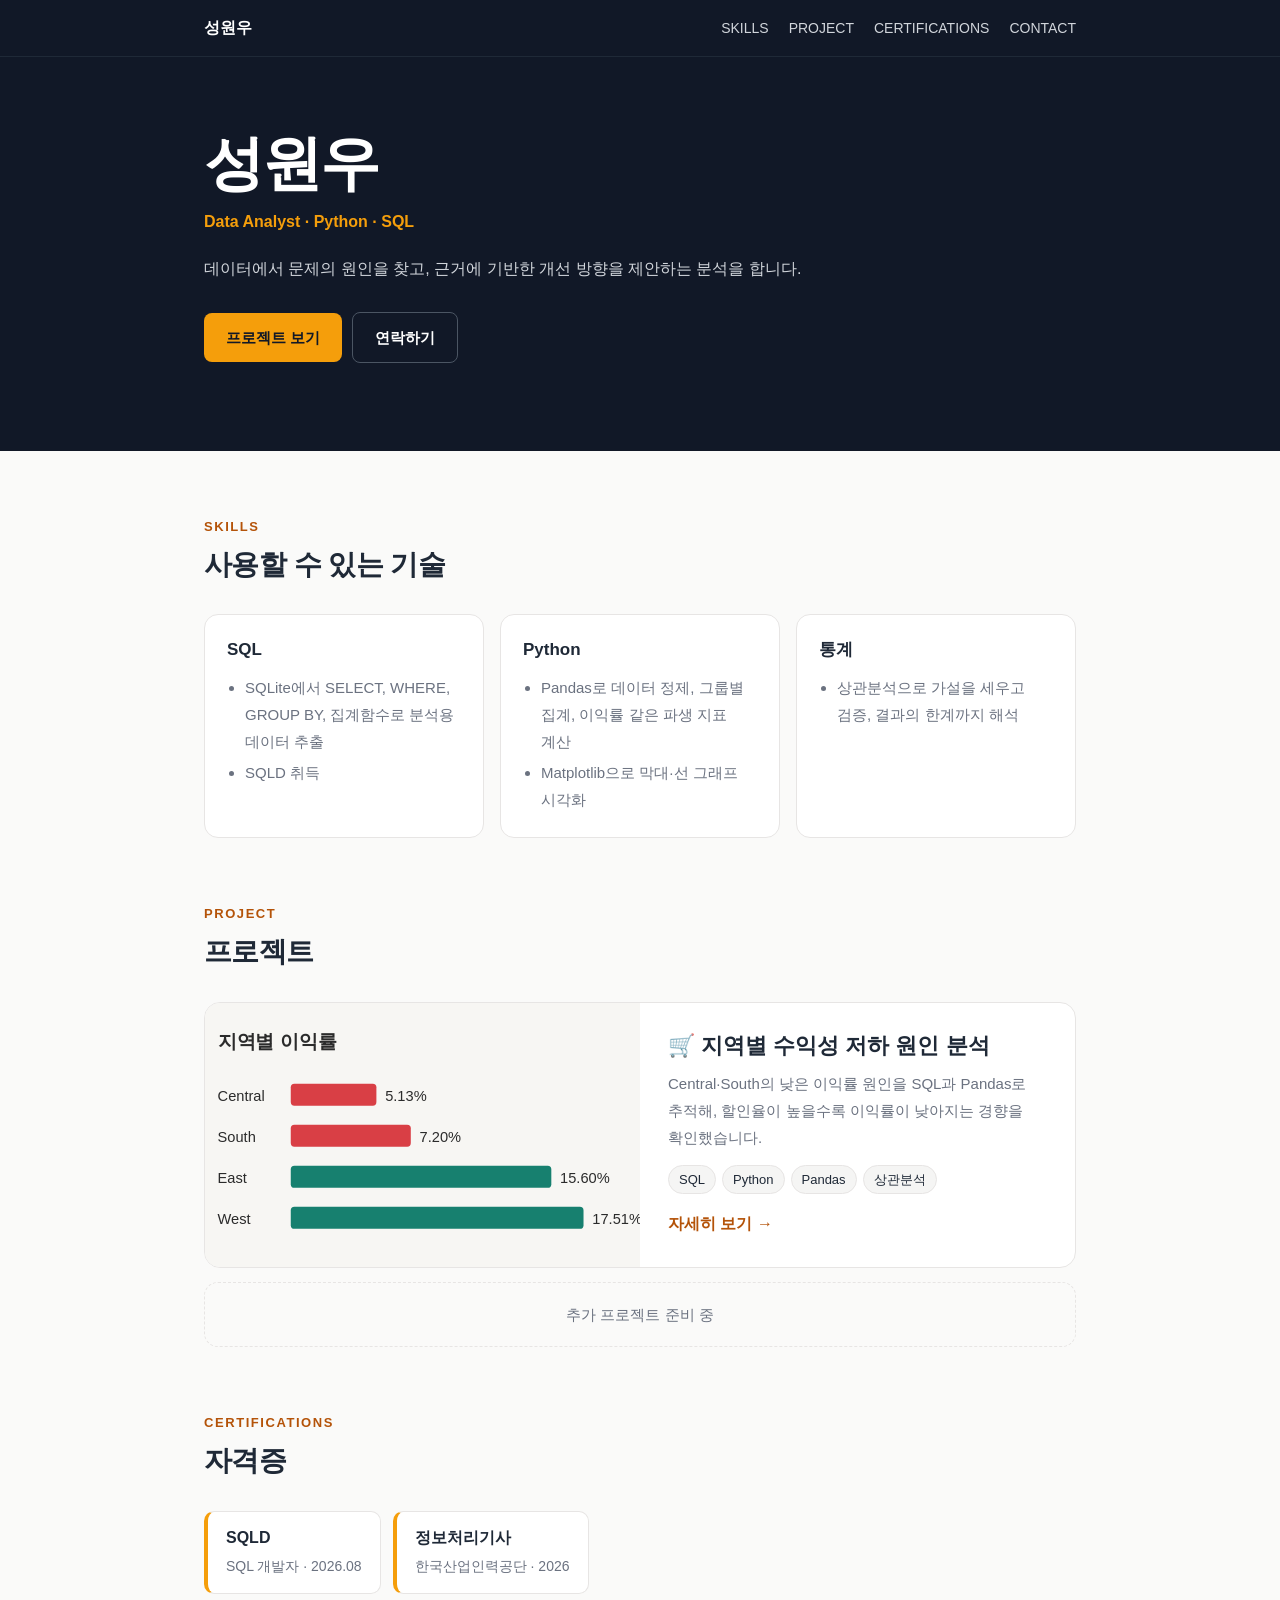
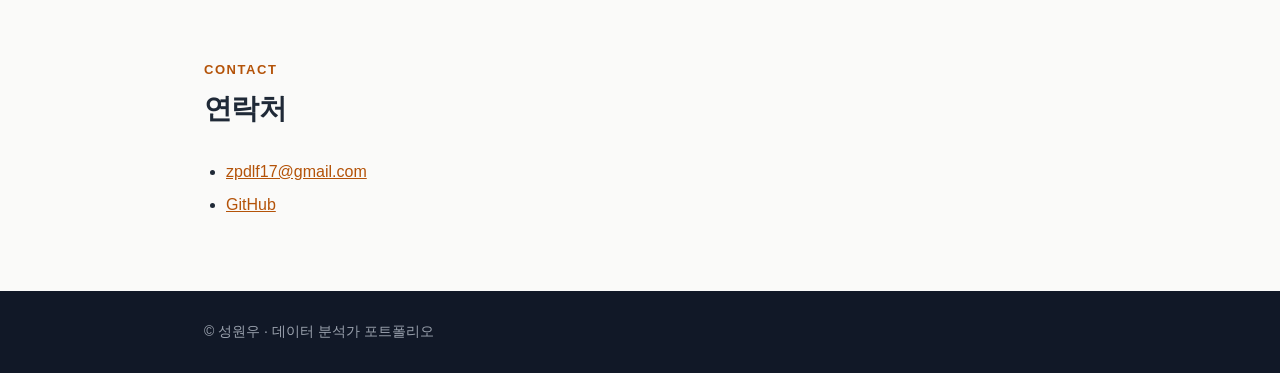
==== index.html @ 6f7aa9f2 "Add files via upload" ====
<!DOCTYPE html>
<html lang="ko">
<head>
<meta charset="utf-8">
<meta name="viewport" content="width=device-width,initial-scale=1">
<title>성원우 | 데이터 분석가 포트폴리오</title>
<meta name="description" content="SQL, Python, Pandas 기반 데이터 분석 프로젝트를 소개하는 성원우의 포트폴리오입니다.">
<link rel="stylesheet" href="assets/style.css">
</head>
<body>

<nav class="nav"><div class="wrap">
  <a class="brand" href="#top">성원우</a>
  <div><a href="#skills">SKILLS</a><a href="#project">PROJECT</a><a href="#certifications">CERTIFICATIONS</a><a href="#contact">CONTACT</a></div>
</div></nav>

<header class="hero" id="top"><div class="wrap">
  <h1>성원우</h1>
  <p class="role">Data Analyst · Python · SQL</p>
  <p>데이터에서 문제의 원인을 찾고, 근거에 기반한 개선 방향을 제안하는 분석을 합니다.</p>
  <a class="btn p" href="#project">프로젝트 보기</a><a class="btn s" href="#contact">연락하기</a>
</div></header>

<main class="wrap">

  <section id="skills">
    <p class="eyebrow">SKILLS</p><h2>사용할 수 있는 기술</h2>
    <div class="grid3">
      <div class="box"><h3>SQL</h3><ul><li>SQLite에서 SELECT, WHERE, GROUP BY, 집계함수로 분석용 데이터 추출</li><li>SQLD 취득</li></ul></div>
      <div class="box"><h3>Python</h3><ul><li>Pandas로 데이터 정제, 그룹별 집계, 이익률 같은 파생 지표 계산</li><li>Matplotlib으로 막대·선 그래프 시각화</li></ul></div>
      <div class="box"><h3>통계</h3><ul><li>상관분석으로 가설을 세우고 검증, 결과의 한계까지 해석</li></ul></div>
    </div>
  </section>

  <section id="project">
    <p class="eyebrow">PROJECT</p><h2>프로젝트</h2>
    <a class="feature" href="projects/superstore/index.html">
      <img src="assets/superstore-thumb.svg" alt="지역별 이익률 막대 차트">
      <div class="txt">
        <h3>🛒 지역별 수익성 저하 원인 분석</h3>
        <p>Central·South의 낮은 이익률 원인을 SQL과 Pandas로 추적해, 할인율이 높을수록 이익률이 낮아지는 경향을 확인했습니다.</p>
        <div class="tags"><span class="tag">SQL</span><span class="tag">Python</span><span class="tag">Pandas</span><span class="tag">상관분석</span></div>
        <span class="more">자세히 보기 →</span>
      </div>
    </a>
    <div class="soon">추가 프로젝트 준비 중</div>
  </section>

  <section id="certifications">
    <p class="eyebrow">CERTIFICATIONS</p><h2>자격증</h2>
    <div class="certs">
      <div class="cert"><b>SQLD</b><span>SQL 개발자 · 2026.08</span></div>
      <div class="cert"><b>정보처리기사</b><span>한국산업인력공단 · 2026</span></div>
    </div>
  </section>

  <section id="contact">
    <p class="eyebrow">CONTACT</p><h2>연락처</h2>
    <ul>
      <li><a href="mailto:zpdlf17@gmail.com">zpdlf17@gmail.com</a></li>
      <li><a href="https://github.com/SWONWOO" target="_blank" rel="noopener">GitHub</a></li>
    </ul>
  </section>

</main>
<footer><div class="wrap">© 성원우 · 데이터 분석가 포트폴리오</div></footer>
</body>
</html>
---- assets/style.css ----
:root{--navy:#111827;--ink:#1f2937;--muted:#6b7280;--line:#e7e5e4;--bg:#fafaf9;--soft:#f5f5f4;--accent:#f59e0b;--accent-ink:#b45309;--red:#dc2626}
*{box-sizing:border-box}
html{scroll-behavior:smooth}
body{margin:0;background:var(--bg);color:var(--ink);font:16px/1.8 Pretendard,"Apple SD Gothic Neo","Malgun Gothic",sans-serif;word-break:keep-all}
a{color:var(--accent-ink)}
.wrap{max-width:920px;margin:0 auto;padding:0 24px}
.nav{position:sticky;top:0;z-index:5;background:var(--navy);border-bottom:1px solid #1f2937}
.nav .wrap{display:flex;justify-content:space-between;align-items:center;height:56px}
.nav a{color:#d1d5db;text-decoration:none;font-size:14px;margin-left:20px}
.nav a:hover{color:#fff}
.nav a.brand{color:#fff;font-weight:700;font-size:16px;margin:0}
.hero{background:var(--navy);color:#fff;padding:72px 0 80px}
.hero h1{margin:0;font-size:clamp(36px,7vw,60px);line-height:1.15;letter-spacing:-.03em}
.hero .role{margin:10px 0 18px;color:var(--accent);font-weight:600}
.hero p{max-width:600px;margin:0 0 28px;color:#d1d5db}
.btn{display:inline-block;padding:11px 22px;border-radius:8px;font-weight:600;text-decoration:none;font-size:15px;margin:0 10px 8px 0}
.btn.p{background:var(--accent);color:#111827}
.btn.s{border:1.5px solid #4b5563;color:#fff}
section{padding:64px 0 0}
.eyebrow{margin:0;color:var(--accent-ink);font-size:13px;font-weight:700;letter-spacing:.12em}
h2{margin:2px 0 24px;font-size:28px;letter-spacing:-.02em}
h3{margin:28px 0 8px;font-size:18px}
ul{padding-left:22px}li{margin:4px 0}
.grid3{display:grid;grid-template-columns:repeat(auto-fit,minmax(240px,1fr));gap:16px}
.box{background:#fff;border:1px solid var(--line);border-radius:14px;padding:20px 22px}
.box h3{margin:0 0 8px;font-size:17px}
.box ul{margin:0;padding-left:18px;color:var(--muted);font-size:15px}
.feature{display:grid;grid-template-columns:1fr 1fr;background:#fff;border:1px solid var(--line);border-radius:16px;overflow:hidden;color:inherit;text-decoration:none;transition:box-shadow .2s}
.feature:hover{box-shadow:0 10px 30px rgba(17,24,39,.12)}
.feature img{width:100%;height:100%;min-height:240px;object-fit:cover;display:block}
.feature .txt{padding:28px}
.feature h3{margin:0 0 8px;font-size:22px;line-height:1.4}
.feature p{margin:0 0 14px;color:var(--muted);font-size:15px}
.more{font-weight:700;color:var(--accent-ink)}
.soon{margin-top:14px;padding:18px;border:1.5px dashed var(--line);border-radius:14px;color:var(--muted);text-align:center;font-size:15px}
.tags{display:flex;flex-wrap:wrap;gap:6px;margin:0 0 16px}
.tag{padding:2px 10px;border-radius:999px;background:var(--soft);border:1px solid var(--line);font-size:13px;color:var(--ink)}
.certs{display:flex;flex-wrap:wrap;gap:12px}
.cert{background:#fff;border:1px solid var(--line);border-left:4px solid var(--accent);border-radius:10px;padding:12px 18px}
.cert b{display:block}.cert span{color:var(--muted);font-size:14px}
footer{margin-top:72px;padding:28px 0;background:var(--navy);color:#9ca3af;font-size:14px}
footer a{color:#fff}
@media(max-width:680px){.feature{grid-template-columns:1fr}.nav a{margin-left:12px}}
.dhead{background:var(--navy);color:#fff;padding:36px 0 44px}
.back{display:inline-block;margin-bottom:18px;color:#9ca3af;text-decoration:none;font-size:14px}
.dhead h1{margin:0 0 12px;font-size:clamp(26px,5vw,38px);line-height:1.3;letter-spacing:-.02em}
.dhead .tags{margin:0}
.dhead .tag{background:#1f2937;border-color:#374151;color:#e5e7eb}
.kpis{display:grid;grid-template-columns:repeat(auto-fit,minmax(150px,1fr));gap:12px;margin-top:22px}
.kpi{background:#1f2937;border-radius:12px;padding:14px 16px}
.kpi b{display:block;font-size:26px;color:var(--accent);line-height:1.3}
.kpi span{font-size:13px;color:#9ca3af}
.page{padding-bottom:24px}
.page h2{margin:48px 0 14px;padding-bottom:8px;border-bottom:2px solid var(--accent);font-size:22px}
.callout{background:#fff;border:1px solid var(--line);border-left:5px solid var(--accent);border-radius:10px;padding:18px 22px;margin:28px 0 0}
.callout b{display:block;margin-bottom:4px}
figure{margin:18px 0}figure img{display:block;max-width:100%;border:1px solid var(--line);border-radius:10px;background:#fff}
figcaption,.note{color:var(--muted);font-size:14px}
table{width:100%;border-collapse:collapse;margin:12px 0;font-size:15px;background:#fff}
th,td{padding:9px 12px;border-bottom:1px solid var(--line);text-align:left}
th{background:var(--soft);font-weight:600}
.n{text-align:right;font-variant-numeric:tabular-nums}
.neg{color:var(--red);font-weight:600}
.kpt{display:grid;grid-template-columns:repeat(auto-fit,minmax(240px,1fr));gap:14px}
.kpt>div{background:#fff;border:1px solid var(--line);border-top:4px solid var(--accent);border-radius:10px;padding:2px 18px 12px}
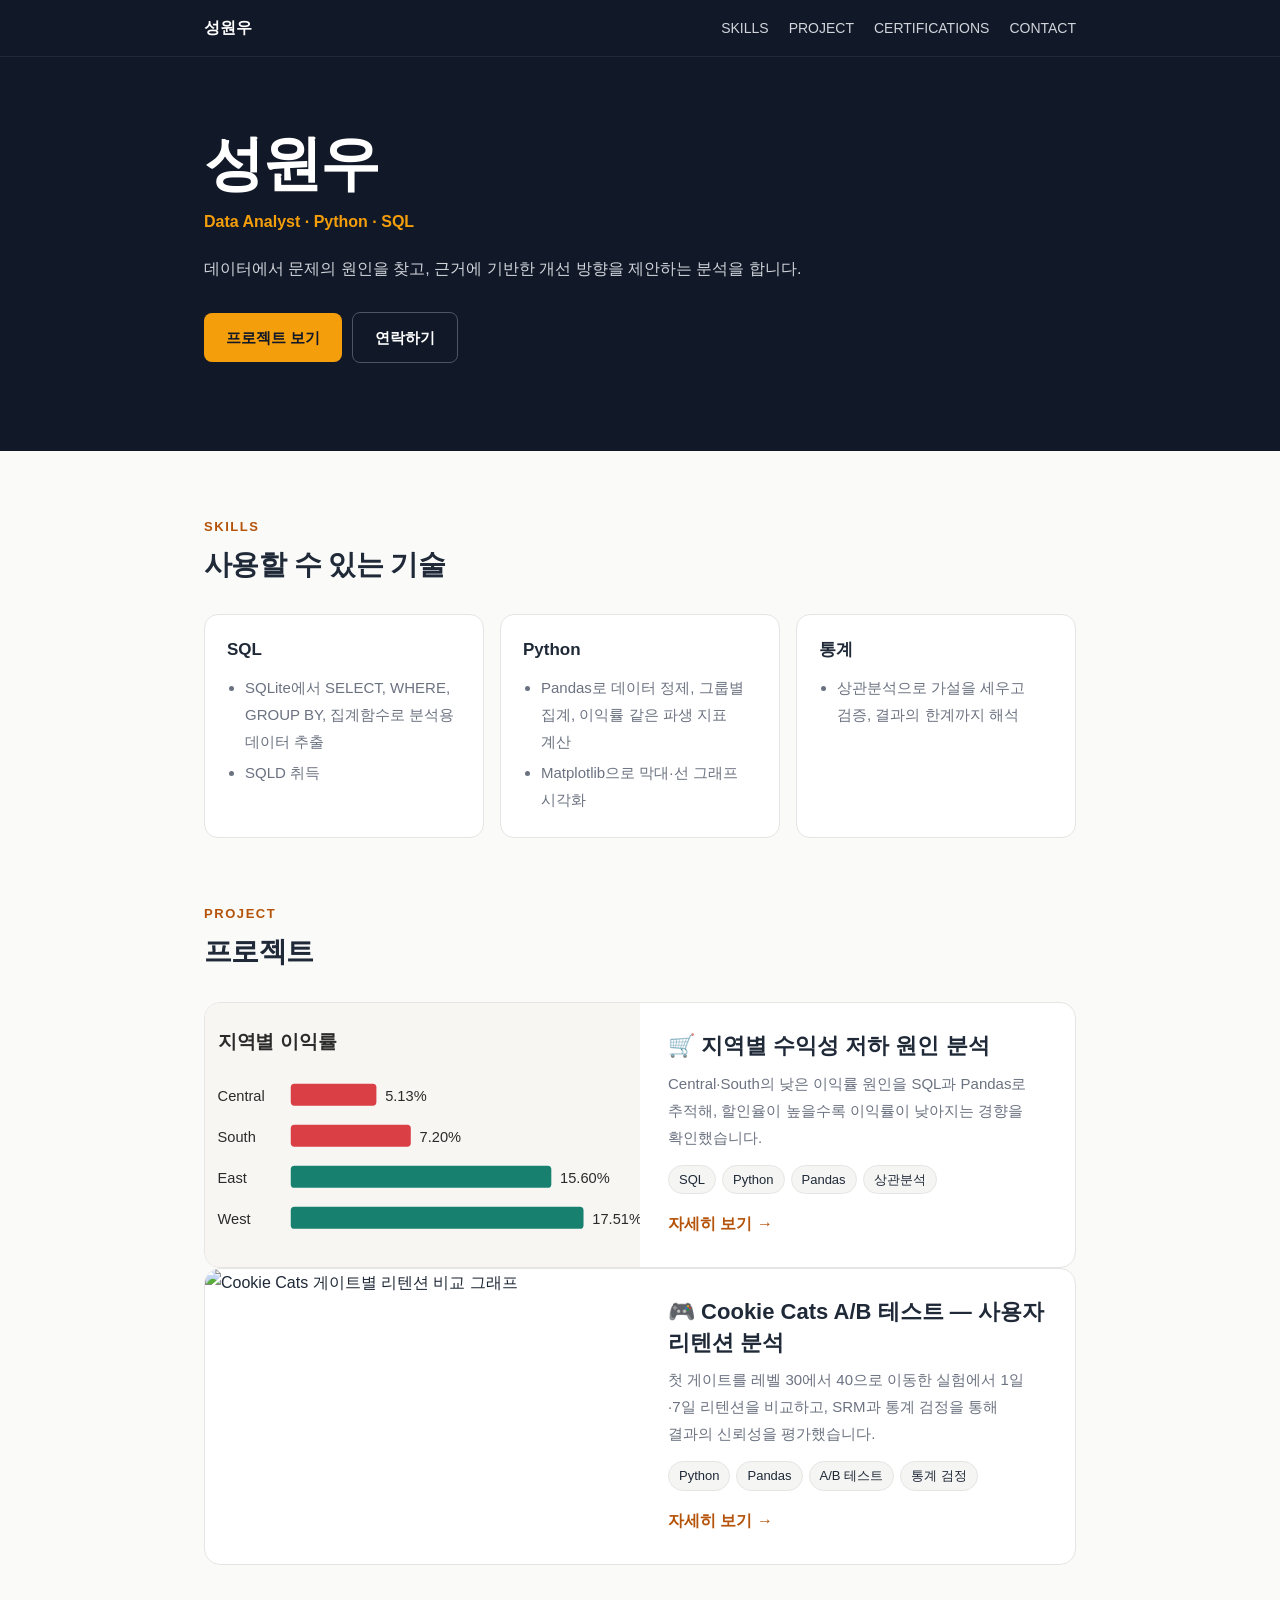
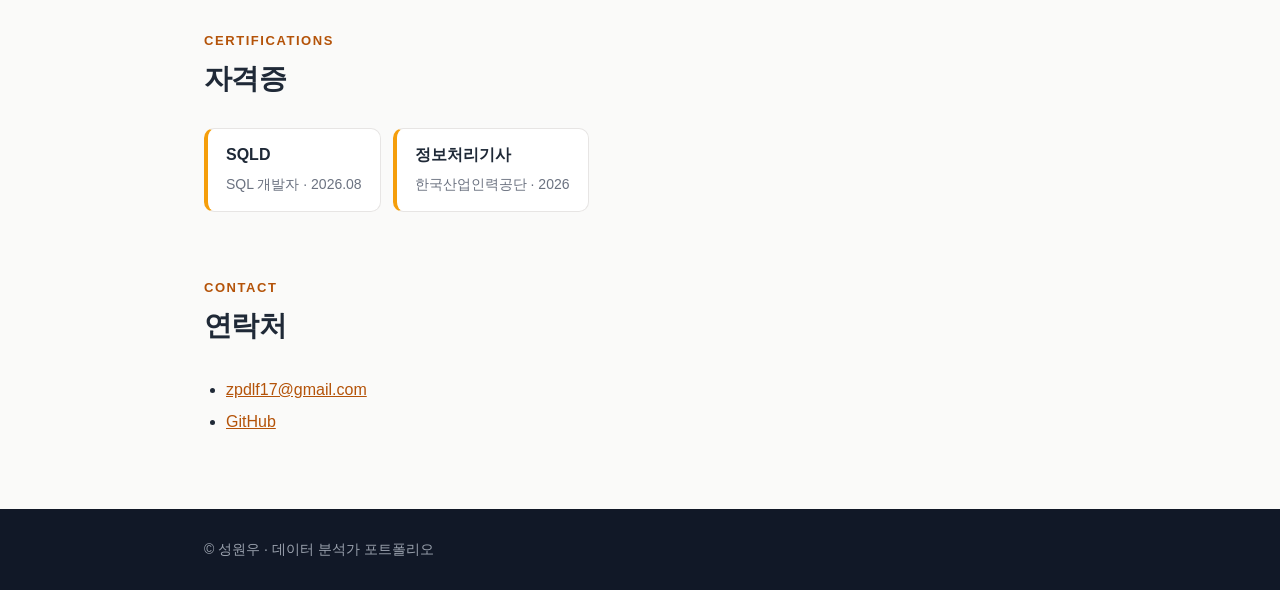
==== commit 98373ad1: "feat: Add Cookie Cats project to portfolio homepage" ====
--- a/index.html
+++ b/index.html
@@ -43,7 +43,15 @@
         <span class="more">자세히 보기 →</span>
       </div>
     </a>
-    <div class="soon">추가 프로젝트 준비 중</div>
+        <a class="feature" href="projects/cookie-cats/index.html">
+      <img src="https://raw.githubusercontent.com/SWONWOO/Cookie_cats_AB_testing/main/images/retention_comparison.png" alt="Cookie Cats 게이트별 리텐션 비교 그래프">
+      <div class="txt">
+        <h3>🎮 Cookie Cats A/B 테스트 — 사용자 리텐션 분석</h3>
+        <p>첫 게이트를 레벨 30에서 40으로 이동한 실험에서 1일·7일 리텐션을 비교하고, SRM과 통계 검정을 통해 결과의 신뢰성을 평가했습니다.</p>
+        <div class="tags"><span class="tag">Python</span><span class="tag">Pandas</span><span class="tag">A/B 테스트</span><span class="tag">통계 검정</span></div>
+        <span class="more">자세히 보기 →</span>
+      </div>
+    </a>
   </section>
 
   <section id="certifications">
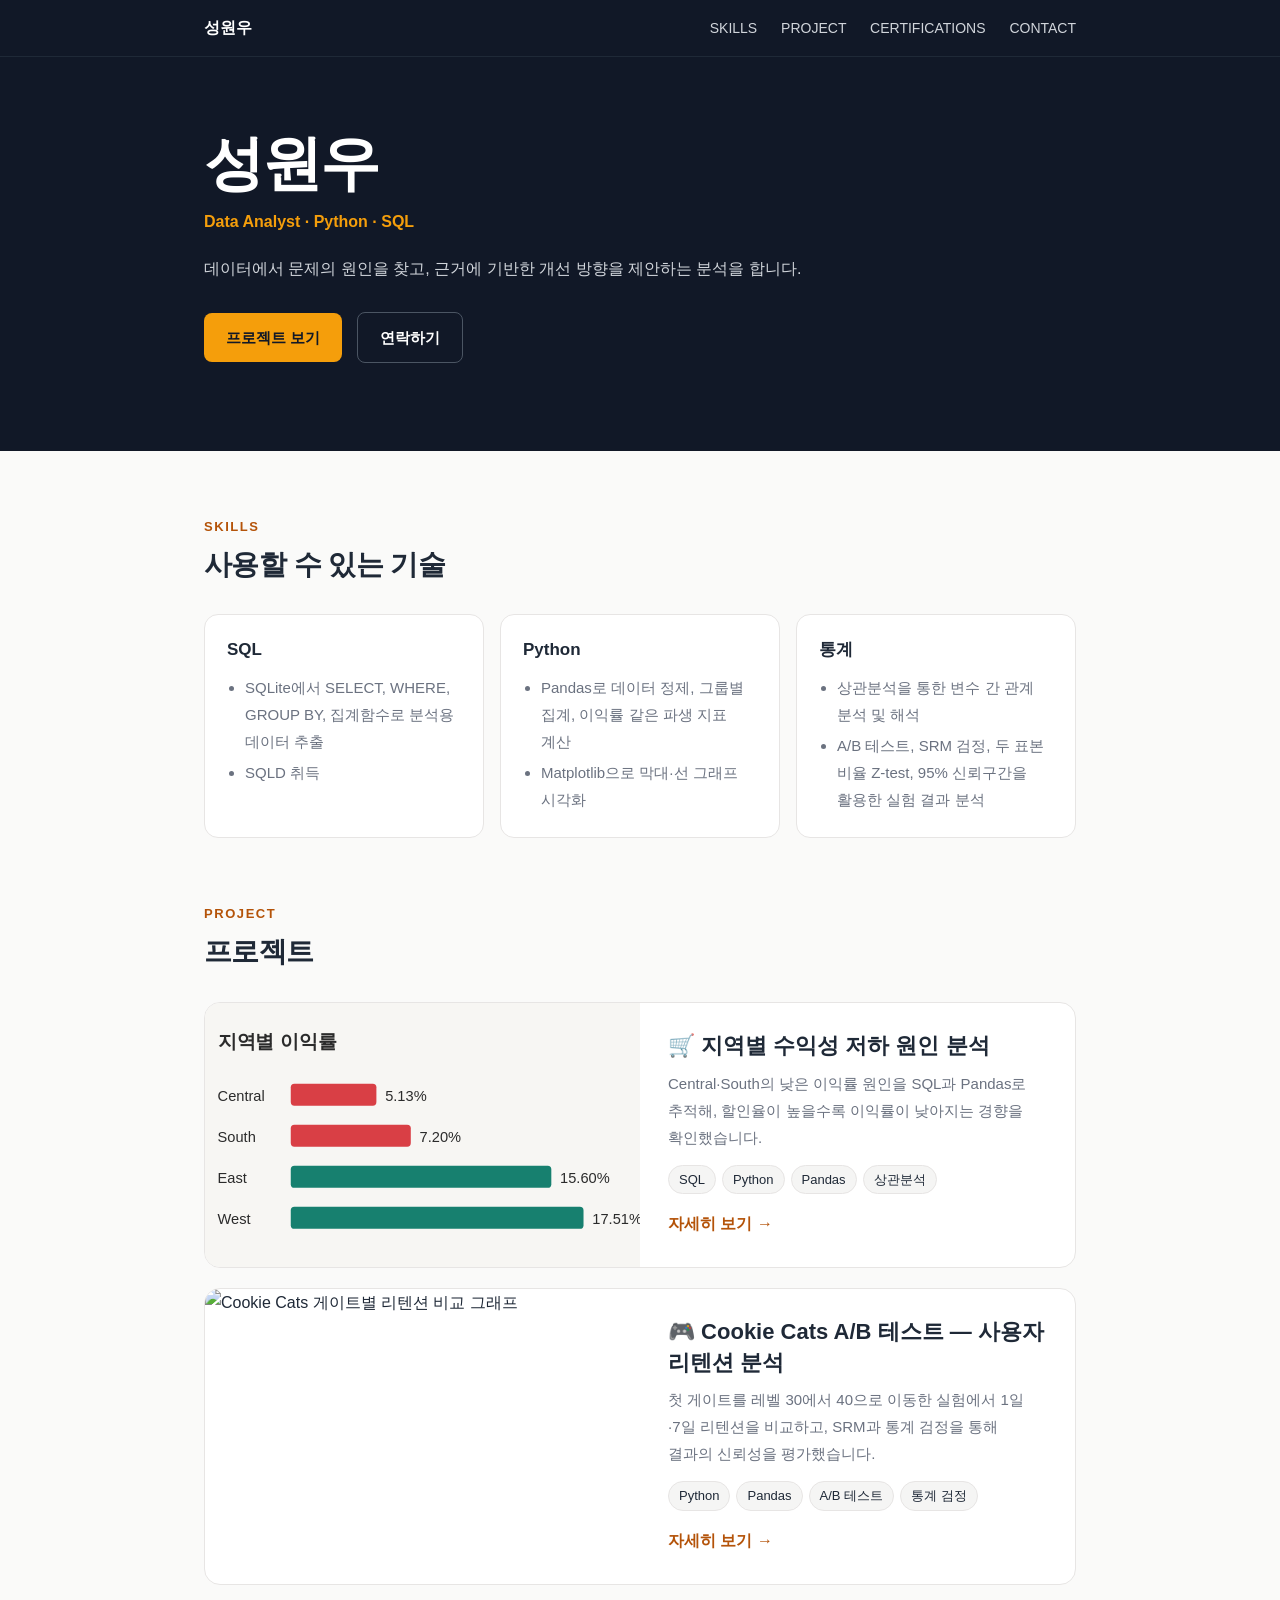
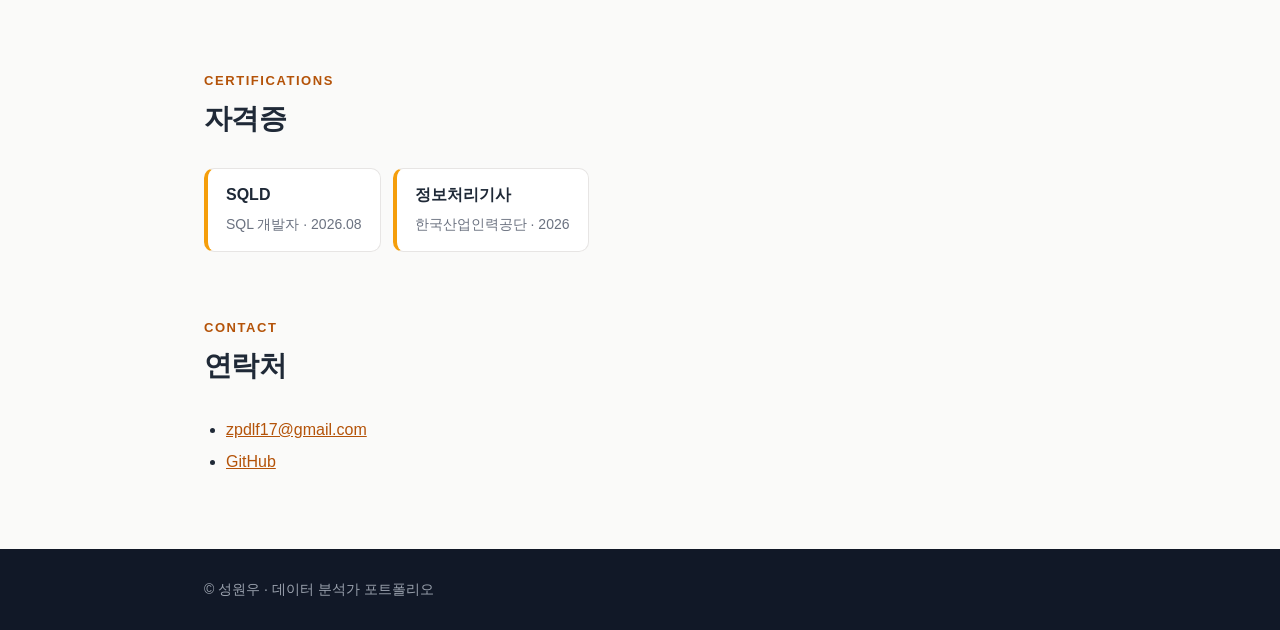
==== commit 693724bc: "refactor: Format homepage HTML and expand statistics skills" ====
--- a/index.html
+++ b/index.html
@@ -1,76 +1,220 @@
 <!DOCTYPE html>
 <html lang="ko">
-<head>
-<meta charset="utf-8">
-<meta name="viewport" content="width=device-width,initial-scale=1">
-<title>성원우 | 데이터 분석가 포트폴리오</title>
-<meta name="description" content="SQL, Python, Pandas 기반 데이터 분석 프로젝트를 소개하는 성원우의 포트폴리오입니다.">
-<link rel="stylesheet" href="assets/style.css">
-</head>
-<body>
-
-<nav class="nav"><div class="wrap">
-  <a class="brand" href="#top">성원우</a>
-  <div><a href="#skills">SKILLS</a><a href="#project">PROJECT</a><a href="#certifications">CERTIFICATIONS</a><a href="#contact">CONTACT</a></div>
-</div></nav>
-
-<header class="hero" id="top"><div class="wrap">
-  <h1>성원우</h1>
-  <p class="role">Data Analyst · Python · SQL</p>
-  <p>데이터에서 문제의 원인을 찾고, 근거에 기반한 개선 방향을 제안하는 분석을 합니다.</p>
-  <a class="btn p" href="#project">프로젝트 보기</a><a class="btn s" href="#contact">연락하기</a>
-</div></header>
-
-<main class="wrap">
-
-  <section id="skills">
-    <p class="eyebrow">SKILLS</p><h2>사용할 수 있는 기술</h2>
-    <div class="grid3">
-      <div class="box"><h3>SQL</h3><ul><li>SQLite에서 SELECT, WHERE, GROUP BY, 집계함수로 분석용 데이터 추출</li><li>SQLD 취득</li></ul></div>
-      <div class="box"><h3>Python</h3><ul><li>Pandas로 데이터 정제, 그룹별 집계, 이익률 같은 파생 지표 계산</li><li>Matplotlib으로 막대·선 그래프 시각화</li></ul></div>
-      <div class="box"><h3>통계</h3><ul><li>상관분석으로 가설을 세우고 검증, 결과의 한계까지 해석</li></ul></div>
-    </div>
-  </section>
-
-  <section id="project">
-    <p class="eyebrow">PROJECT</p><h2>프로젝트</h2>
-    <a class="feature" href="projects/superstore/index.html">
-      <img src="assets/superstore-thumb.svg" alt="지역별 이익률 막대 차트">
-      <div class="txt">
-        <h3>🛒 지역별 수익성 저하 원인 분석</h3>
-        <p>Central·South의 낮은 이익률 원인을 SQL과 Pandas로 추적해, 할인율이 높을수록 이익률이 낮아지는 경향을 확인했습니다.</p>
-        <div class="tags"><span class="tag">SQL</span><span class="tag">Python</span><span class="tag">Pandas</span><span class="tag">상관분석</span></div>
-        <span class="more">자세히 보기 →</span>
+  <head>
+    <meta charset="utf-8">
+    <meta name="viewport" content="width=device-width,initial-scale=1">
+    <title>
+      성원우 | 데이터 분석가 포트폴리오
+    </title>
+    <meta name="description" content="SQL, Python, Pandas 기반 데이터 분석 프로젝트를 소개하는 성원우의 포트폴리오입니다.">
+    <link rel="stylesheet" href="assets/style.css">
+  </head>
+  <body>
+    <nav class="nav">
+      <div class="wrap">
+        <a class="brand" href="#top">
+          성원우
+        </a>
+        <div>
+          <a href="#skills">
+            SKILLS
+          </a>
+          <a href="#project">
+            PROJECT
+          </a>
+          <a href="#certifications">
+            CERTIFICATIONS
+          </a>
+          <a href="#contact">
+            CONTACT
+          </a>
+        </div>
       </div>
-    </a>
+    </nav>
+    <header class="hero" id="top">
+      <div class="wrap">
+        <h1>
+          성원우
+        </h1>
+        <p class="role">
+          Data Analyst · Python · SQL
+        </p>
+        <p>
+          데이터에서 문제의 원인을 찾고, 근거에 기반한 개선 방향을 제안하는 분석을 합니다.
+        </p>
+        <a class="btn p" href="#project">
+          프로젝트 보기
+        </a>
+        <a class="btn s" href="#contact">
+          연락하기
+        </a>
+      </div>
+    </header>
+    <main class="wrap">
+      <section id="skills">
+        <p class="eyebrow">
+          SKILLS
+        </p>
+        <h2>
+          사용할 수 있는 기술
+        </h2>
+        <div class="grid3">
+          <div class="box">
+            <h3>
+              SQL
+            </h3>
+            <ul>
+              <li>
+                SQLite에서 SELECT, WHERE, GROUP BY, 집계함수로 분석용 데이터 추출
+              </li>
+              <li>
+                SQLD 취득
+              </li>
+            </ul>
+          </div>
+          <div class="box">
+            <h3>
+              Python
+            </h3>
+            <ul>
+              <li>
+                Pandas로 데이터 정제, 그룹별 집계, 이익률 같은 파생 지표 계산
+              </li>
+              <li>
+                Matplotlib으로 막대·선 그래프 시각화
+              </li>
+            </ul>
+          </div>
+          <div class="box">
+            <h3>
+              통계
+            </h3>
+            <ul>
+              <li>
+                상관분석을 통한 변수 간 관계 분석 및 해석
+              </li>
+              <li>
+                A/B 테스트, SRM 검정, 두 표본 비율 Z-test, 95% 신뢰구간을 활용한 실험 결과 분석
+              </li>
+            </ul>
+          </div>
+        </div>
+      </section>
+      <section id="project">
+        <p class="eyebrow">
+          PROJECT
+        </p>
+        <h2>
+          프로젝트
+        </h2>
+        <a class="feature" href="projects/superstore/index.html">
+          <img src="assets/superstore-thumb.svg" alt="지역별 이익률 막대 차트">
+          <div class="txt">
+            <h3>
+              🛒 지역별 수익성 저하 원인 분석
+            </h3>
+            <p>
+              Central·South의 낮은 이익률 원인을 SQL과 Pandas로 추적해, 할인율이 높을수록 이익률이 낮아지는 경향을 확인했습니다.
+            </p>
+            <div class="tags">
+              <span class="tag">
+                SQL
+              </span>
+              <span class="tag">
+                Python
+              </span>
+              <span class="tag">
+                Pandas
+              </span>
+              <span class="tag">
+                상관분석
+              </span>
+            </div>
+            <span class="more">
+              자세히 보기 →
+            </span>
+          </div>
+        </a>
         <a class="feature" href="projects/cookie-cats/index.html">
-      <img src="https://raw.githubusercontent.com/SWONWOO/Cookie_cats_AB_testing/main/images/retention_comparison.png" alt="Cookie Cats 게이트별 리텐션 비교 그래프">
-      <div class="txt">
-        <h3>🎮 Cookie Cats A/B 테스트 — 사용자 리텐션 분석</h3>
-        <p>첫 게이트를 레벨 30에서 40으로 이동한 실험에서 1일·7일 리텐션을 비교하고, SRM과 통계 검정을 통해 결과의 신뢰성을 평가했습니다.</p>
-        <div class="tags"><span class="tag">Python</span><span class="tag">Pandas</span><span class="tag">A/B 테스트</span><span class="tag">통계 검정</span></div>
-        <span class="more">자세히 보기 →</span>
+          <img src="https://raw.githubusercontent.com/SWONWOO/Cookie_cats_AB_testing/main/images/retention_comparison.png" alt="Cookie Cats 게이트별 리텐션 비교 그래프">
+          <div class="txt">
+            <h3>
+              🎮 Cookie Cats A/B 테스트 — 사용자 리텐션 분석
+            </h3>
+            <p>
+              첫 게이트를 레벨 30에서 40으로 이동한 실험에서 1일·7일 리텐션을 비교하고, SRM과 통계 검정을 통해 결과의 신뢰성을 평가했습니다.
+            </p>
+            <div class="tags">
+              <span class="tag">
+                Python
+              </span>
+              <span class="tag">
+                Pandas
+              </span>
+              <span class="tag">
+                A/B 테스트
+              </span>
+              <span class="tag">
+                통계 검정
+              </span>
+            </div>
+            <span class="more">
+              자세히 보기 →
+            </span>
+          </div>
+        </a>
+      </section>
+      <section id="certifications">
+        <p class="eyebrow">
+          CERTIFICATIONS
+        </p>
+        <h2>
+          자격증
+        </h2>
+        <div class="certs">
+          <div class="cert">
+            <b>
+              SQLD
+            </b>
+            <span>
+              SQL 개발자 · 2026.08
+            </span>
+          </div>
+          <div class="cert">
+            <b>
+              정보처리기사
+            </b>
+            <span>
+              한국산업인력공단 · 2026
+            </span>
+          </div>
+        </div>
+      </section>
+      <section id="contact">
+        <p class="eyebrow">
+          CONTACT
+        </p>
+        <h2>
+          연락처
+        </h2>
+        <ul>
+          <li>
+            <a href="mailto:zpdlf17@gmail.com">
+              zpdlf17@gmail.com
+            </a>
+          </li>
+          <li>
+            <a href="https://github.com/SWONWOO" target="_blank" rel="noopener">
+              GitHub
+            </a>
+          </li>
+        </ul>
+      </section>
+    </main>
+    <footer>
+      <div class="wrap">
+        © 성원우 · 데이터 분석가 포트폴리오
       </div>
-    </a>
-  </section>
-
-  <section id="certifications">
-    <p class="eyebrow">CERTIFICATIONS</p><h2>자격증</h2>
-    <div class="certs">
-      <div class="cert"><b>SQLD</b><span>SQL 개발자 · 2026.08</span></div>
-      <div class="cert"><b>정보처리기사</b><span>한국산업인력공단 · 2026</span></div>
-    </div>
-  </section>
-
-  <section id="contact">
-    <p class="eyebrow">CONTACT</p><h2>연락처</h2>
-    <ul>
-      <li><a href="mailto:zpdlf17@gmail.com">zpdlf17@gmail.com</a></li>
-      <li><a href="https://github.com/SWONWOO" target="_blank" rel="noopener">GitHub</a></li>
-    </ul>
-  </section>
-
-</main>
-<footer><div class="wrap">© 성원우 · 데이터 분석가 포트폴리오</div></footer>
-</body>
+    </footer>
+  </body>
 </html>
--- a/assets/style.css
+++ b/assets/style.css
@@ -1,65 +1,430 @@
-:root{--navy:#111827;--ink:#1f2937;--muted:#6b7280;--line:#e7e5e4;--bg:#fafaf9;--soft:#f5f5f4;--accent:#f59e0b;--accent-ink:#b45309;--red:#dc2626}
-*{box-sizing:border-box}
-html{scroll-behavior:smooth}
-body{margin:0;background:var(--bg);color:var(--ink);font:16px/1.8 Pretendard,"Apple SD Gothic Neo","Malgun Gothic",sans-serif;word-break:keep-all}
-a{color:var(--accent-ink)}
-.wrap{max-width:920px;margin:0 auto;padding:0 24px}
-.nav{position:sticky;top:0;z-index:5;background:var(--navy);border-bottom:1px solid #1f2937}
-.nav .wrap{display:flex;justify-content:space-between;align-items:center;height:56px}
-.nav a{color:#d1d5db;text-decoration:none;font-size:14px;margin-left:20px}
-.nav a:hover{color:#fff}
-.nav a.brand{color:#fff;font-weight:700;font-size:16px;margin:0}
-.hero{background:var(--navy);color:#fff;padding:72px 0 80px}
-.hero h1{margin:0;font-size:clamp(36px,7vw,60px);line-height:1.15;letter-spacing:-.03em}
-.hero .role{margin:10px 0 18px;color:var(--accent);font-weight:600}
-.hero p{max-width:600px;margin:0 0 28px;color:#d1d5db}
-.btn{display:inline-block;padding:11px 22px;border-radius:8px;font-weight:600;text-decoration:none;font-size:15px;margin:0 10px 8px 0}
-.btn.p{background:var(--accent);color:#111827}
-.btn.s{border:1.5px solid #4b5563;color:#fff}
-section{padding:64px 0 0}
-.eyebrow{margin:0;color:var(--accent-ink);font-size:13px;font-weight:700;letter-spacing:.12em}
-h2{margin:2px 0 24px;font-size:28px;letter-spacing:-.02em}
-h3{margin:28px 0 8px;font-size:18px}
-ul{padding-left:22px}li{margin:4px 0}
-.grid3{display:grid;grid-template-columns:repeat(auto-fit,minmax(240px,1fr));gap:16px}
-.box{background:#fff;border:1px solid var(--line);border-radius:14px;padding:20px 22px}
-.box h3{margin:0 0 8px;font-size:17px}
-.box ul{margin:0;padding-left:18px;color:var(--muted);font-size:15px}
-.feature{display:grid;grid-template-columns:1fr 1fr;background:#fff;border:1px solid var(--line);border-radius:16px;overflow:hidden;color:inherit;text-decoration:none;transition:box-shadow .2s}
-.feature:hover{box-shadow:0 10px 30px rgba(17,24,39,.12)}
-.feature img{width:100%;height:100%;min-height:240px;object-fit:cover;display:block}
-.feature .txt{padding:28px}
-.feature h3{margin:0 0 8px;font-size:22px;line-height:1.4}
-.feature p{margin:0 0 14px;color:var(--muted);font-size:15px}
-.more{font-weight:700;color:var(--accent-ink)}
-.soon{margin-top:14px;padding:18px;border:1.5px dashed var(--line);border-radius:14px;color:var(--muted);text-align:center;font-size:15px}
-.tags{display:flex;flex-wrap:wrap;gap:6px;margin:0 0 16px}
-.tag{padding:2px 10px;border-radius:999px;background:var(--soft);border:1px solid var(--line);font-size:13px;color:var(--ink)}
-.certs{display:flex;flex-wrap:wrap;gap:12px}
-.cert{background:#fff;border:1px solid var(--line);border-left:4px solid var(--accent);border-radius:10px;padding:12px 18px}
-.cert b{display:block}.cert span{color:var(--muted);font-size:14px}
-footer{margin-top:72px;padding:28px 0;background:var(--navy);color:#9ca3af;font-size:14px}
-footer a{color:#fff}
-@media(max-width:680px){.feature{grid-template-columns:1fr}.nav a{margin-left:12px}}
-.dhead{background:var(--navy);color:#fff;padding:36px 0 44px}
-.back{display:inline-block;margin-bottom:18px;color:#9ca3af;text-decoration:none;font-size:14px}
-.dhead h1{margin:0 0 12px;font-size:clamp(26px,5vw,38px);line-height:1.3;letter-spacing:-.02em}
-.dhead .tags{margin:0}
-.dhead .tag{background:#1f2937;border-color:#374151;color:#e5e7eb}
-.kpis{display:grid;grid-template-columns:repeat(auto-fit,minmax(150px,1fr));gap:12px;margin-top:22px}
-.kpi{background:#1f2937;border-radius:12px;padding:14px 16px}
-.kpi b{display:block;font-size:26px;color:var(--accent);line-height:1.3}
-.kpi span{font-size:13px;color:#9ca3af}
-.page{padding-bottom:24px}
-.page h2{margin:48px 0 14px;padding-bottom:8px;border-bottom:2px solid var(--accent);font-size:22px}
-.callout{background:#fff;border:1px solid var(--line);border-left:5px solid var(--accent);border-radius:10px;padding:18px 22px;margin:28px 0 0}
-.callout b{display:block;margin-bottom:4px}
-figure{margin:18px 0}figure img{display:block;max-width:100%;border:1px solid var(--line);border-radius:10px;background:#fff}
-figcaption,.note{color:var(--muted);font-size:14px}
-table{width:100%;border-collapse:collapse;margin:12px 0;font-size:15px;background:#fff}
-th,td{padding:9px 12px;border-bottom:1px solid var(--line);text-align:left}
-th{background:var(--soft);font-weight:600}
-.n{text-align:right;font-variant-numeric:tabular-nums}
-.neg{color:var(--red);font-weight:600}
-.kpt{display:grid;grid-template-columns:repeat(auto-fit,minmax(240px,1fr));gap:14px}
-.kpt>div{background:#fff;border:1px solid var(--line);border-top:4px solid var(--accent);border-radius:10px;padding:2px 18px 12px}
+:root {
+  --navy:#111827;
+  --ink:#1f2937;
+  --muted:#6b7280;
+  --line:#e7e5e4;
+  --bg:#fafaf9;
+  --soft:#f5f5f4;
+  --accent:#f59e0b;
+  --accent-ink:#b45309;
+  --red:#dc2626
+}
+
+* {
+  box-sizing:border-box
+}
+
+html {
+  scroll-behavior:smooth
+}
+
+body {
+  margin:0;
+  background:var(--bg);
+  color:var(--ink);
+  font:16px/1.8 Pretendard,"Apple SD Gothic Neo","Malgun Gothic",sans-serif;
+  word-break:keep-all
+}
+
+a {
+  color:var(--accent-ink)
+}
+
+.wrap {
+  max-width:920px;
+  margin:0 auto;
+  padding:0 24px
+}
+
+.nav {
+  position:sticky;
+  top:0;
+  z-index:5;
+  background:var(--navy);
+  border-bottom:1px solid #1f2937
+}
+
+.nav .wrap {
+  display:flex;
+  justify-content:space-between;
+  align-items:center;
+  height:56px
+}
+
+.nav a {
+  color:#d1d5db;
+  text-decoration:none;
+  font-size:14px;
+  margin-left:20px
+}
+
+.nav a:hover {
+  color:#fff
+}
+
+.nav a.brand {
+  color:#fff;
+  font-weight:700;
+  font-size:16px;
+  margin:0
+}
+
+.hero {
+  background:var(--navy);
+  color:#fff;
+  padding:72px 0 80px
+}
+
+.hero h1 {
+  margin:0;
+  font-size:clamp(36px,7vw,60px);
+  line-height:1.15;
+  letter-spacing:-.03em
+}
+
+.hero .role {
+  margin:10px 0 18px;
+  color:var(--accent);
+  font-weight:600
+}
+
+.hero p {
+  max-width:600px;
+  margin:0 0 28px;
+  color:#d1d5db
+}
+
+.btn {
+  display:inline-block;
+  padding:11px 22px;
+  border-radius:8px;
+  font-weight:600;
+  text-decoration:none;
+  font-size:15px;
+  margin:0 10px 8px 0
+}
+
+.btn.p {
+  background:var(--accent);
+  color:#111827
+}
+
+.btn.s {
+  border:1.5px solid #4b5563;
+  color:#fff
+}
+
+section {
+  padding:64px 0 0
+}
+
+.eyebrow {
+  margin:0;
+  color:var(--accent-ink);
+  font-size:13px;
+  font-weight:700;
+  letter-spacing:.12em
+}
+
+h2 {
+  margin:2px 0 24px;
+  font-size:28px;
+  letter-spacing:-.02em
+}
+
+h3 {
+  margin:28px 0 8px;
+  font-size:18px
+}
+
+ul {
+  padding-left:22px
+}
+
+li {
+  margin:4px 0
+}
+
+.grid3 {
+  display:grid;
+  grid-template-columns:repeat(auto-fit,minmax(240px,1fr));
+  gap:16px
+}
+
+.box {
+  background:#fff;
+  border:1px solid var(--line);
+  border-radius:14px;
+  padding:20px 22px
+}
+
+.box h3 {
+  margin:0 0 8px;
+  font-size:17px
+}
+
+.box ul {
+  margin:0;
+  padding-left:18px;
+  color:var(--muted);
+  font-size:15px
+}
+
+.feature {
+  display:grid;
+  grid-template-columns:1fr 1fr;
+  background:#fff;
+  border:1px solid var(--line);
+  border-radius:16px;
+  overflow:hidden;
+  color:inherit;
+  text-decoration:none;
+  transition:box-shadow .2s;
+  margin-bottom:20px
+}
+
+.feature:hover {
+  box-shadow:0 10px 30px rgba(17,24,39,.12)
+}
+
+.feature img {
+  width:100%;
+  height:100%;
+  min-height:240px;
+  object-fit:cover;
+  display:block
+}
+
+.feature .txt {
+  padding:28px
+}
+
+.feature h3 {
+  margin:0 0 8px;
+  font-size:22px;
+  line-height:1.4
+}
+
+.feature p {
+  margin:0 0 14px;
+  color:var(--muted);
+  font-size:15px
+}
+
+.more {
+  font-weight:700;
+  color:var(--accent-ink)
+}
+
+.soon {
+  margin-top:14px;
+  padding:18px;
+  border:1.5px dashed var(--line);
+  border-radius:14px;
+  color:var(--muted);
+  text-align:center;
+  font-size:15px
+}
+
+.tags {
+  display:flex;
+  flex-wrap:wrap;
+  gap:6px;
+  margin:0 0 16px
+}
+
+.tag {
+  padding:2px 10px;
+  border-radius:999px;
+  background:var(--soft);
+  border:1px solid var(--line);
+  font-size:13px;
+  color:var(--ink)
+}
+
+.certs {
+  display:flex;
+  flex-wrap:wrap;
+  gap:12px
+}
+
+.cert {
+  background:#fff;
+  border:1px solid var(--line);
+  border-left:4px solid var(--accent);
+  border-radius:10px;
+  padding:12px 18px
+}
+
+.cert b {
+  display:block
+}
+
+.cert span {
+  color:var(--muted);
+  font-size:14px
+}
+
+footer {
+  margin-top:72px;
+  padding:28px 0;
+  background:var(--navy);
+  color:#9ca3af;
+  font-size:14px
+}
+
+footer a {
+  color:#fff
+}
+
+@media(max-width:680px) {
+  .feature {
+    grid-template-columns:1fr
+  }
+
+  .nav a {
+    margin-left:12px
+  }
+
+}
+
+.dhead {
+  background:var(--navy);
+  color:#fff;
+  padding:36px 0 44px
+}
+
+.back {
+  display:inline-block;
+  margin-bottom:18px;
+  color:#9ca3af;
+  text-decoration:none;
+  font-size:14px
+}
+
+.dhead h1 {
+  margin:0 0 12px;
+  font-size:clamp(26px,5vw,38px);
+  line-height:1.3;
+  letter-spacing:-.02em
+}
+
+.dhead .tags {
+  margin:0
+}
+
+.dhead .tag {
+  background:#1f2937;
+  border-color:#374151;
+  color:#e5e7eb
+}
+
+.kpis {
+  display:grid;
+  grid-template-columns:repeat(auto-fit,minmax(150px,1fr));
+  gap:12px;
+  margin-top:22px
+}
+
+.kpi {
+  background:#1f2937;
+  border-radius:12px;
+  padding:14px 16px
+}
+
+.kpi b {
+  display:block;
+  font-size:26px;
+  color:var(--accent);
+  line-height:1.3
+}
+
+.kpi span {
+  font-size:13px;
+  color:#9ca3af
+}
+
+.page {
+  padding-bottom:24px
+}
+
+.page h2 {
+  margin:48px 0 14px;
+  padding-bottom:8px;
+  border-bottom:2px solid var(--accent);
+  font-size:22px
+}
+
+.callout {
+  background:#fff;
+  border:1px solid var(--line);
+  border-left:5px solid var(--accent);
+  border-radius:10px;
+  padding:18px 22px;
+  margin:28px 0 0
+}
+
+.callout b {
+  display:block;
+  margin-bottom:4px
+}
+
+figure {
+  margin:18px 0
+}
+
+figure img {
+  display:block;
+  max-width:100%;
+  border:1px solid var(--line);
+  border-radius:10px;
+  background:#fff
+}
+
+figcaption,.note {
+  color:var(--muted);
+  font-size:14px
+}
+
+table {
+  width:100%;
+  border-collapse:collapse;
+  margin:12px 0;
+  font-size:15px;
+  background:#fff
+}
+
+th,td {
+  padding:9px 12px;
+  border-bottom:1px solid var(--line);
+  text-align:left
+}
+
+th {
+  background:var(--soft);
+  font-weight:600
+}
+
+.n {
+  text-align:right;
+  font-variant-numeric:tabular-nums
+}
+
+.neg {
+  color:var(--red);
+  font-weight:600
+}
+
+.kpt {
+  display:grid;
+  grid-template-columns:repeat(auto-fit,minmax(240px,1fr));
+  gap:14px
+}
+
+.kpt>div {
+  background:#fff;
+  border:1px solid var(--line);
+  border-top:4px solid var(--accent);
+  border-radius:10px;
+  padding:2px 18px 12px
+}
